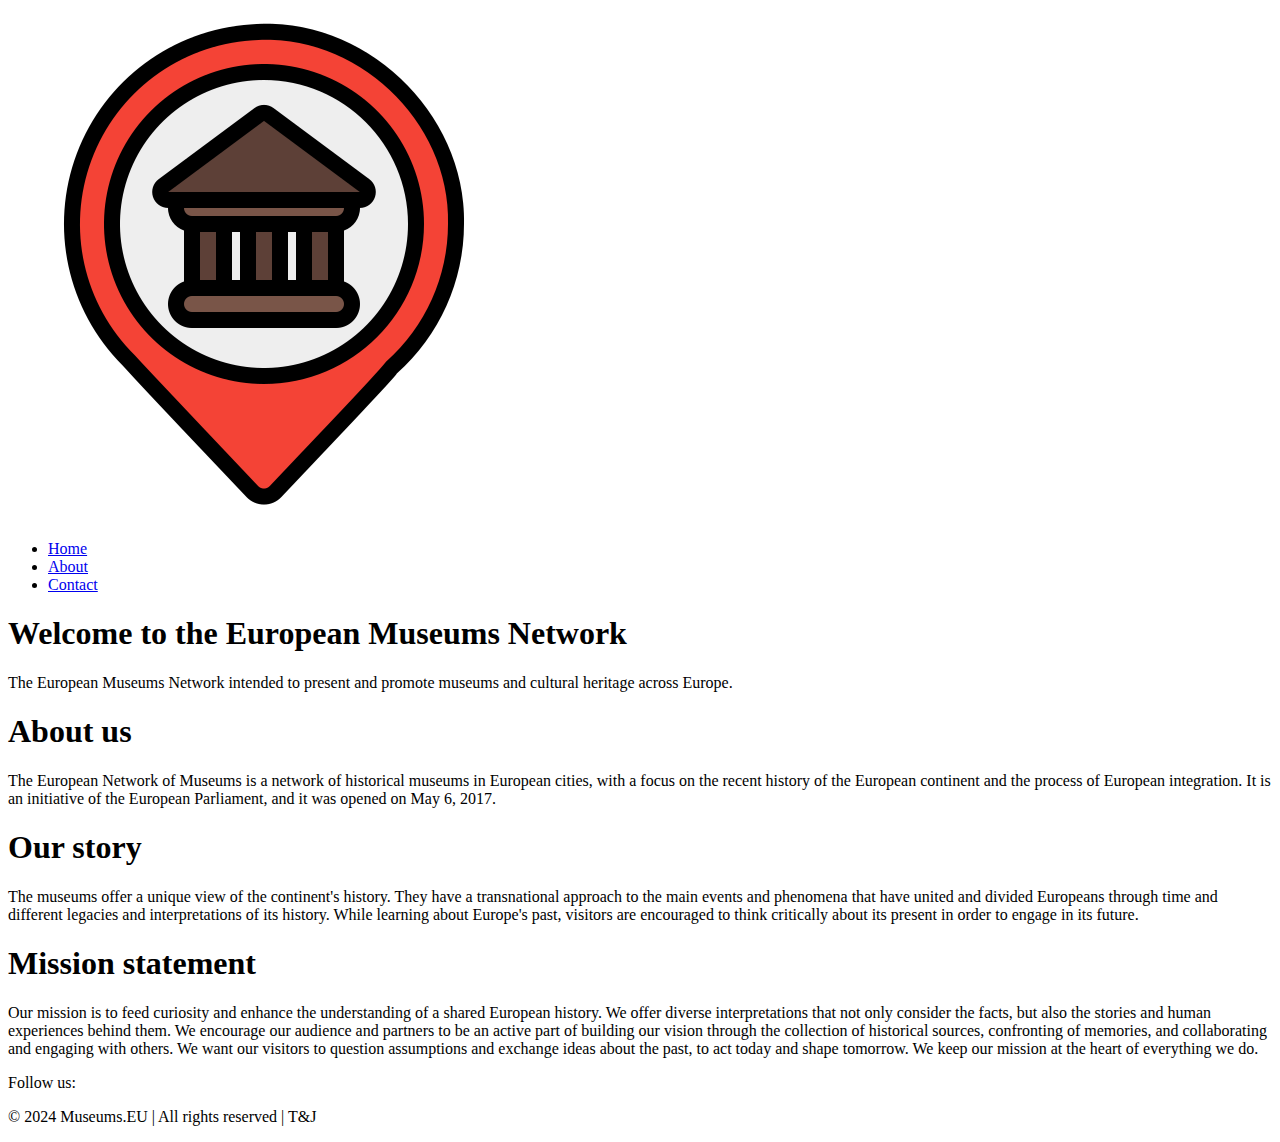
==== about.html @ abfb8768 "Add text" ====
<!DOCTYPE html>
<html lang="en">

<head>
    <meta charset="UTF-8">
    <meta name="viewport" content="width=device-width, initial-scale=1.0">
    <link rel="stylesheet" href="https://cdnjs.cloudflare.com/ajax/libs/font-awesome/6.5.1/css/all.min.css"
        integrity="sha512-DTOQO9RWCH3ppGqcWaEA1BIZOC6xxalwEsw9c2QQeAIftl+Vegovlnee1c9QX4TctnWMn13TZye+giMm8e2LwA=="
        crossorigin="anonymous" referrerpolicy="no-referrer" />
    <link rel="stylesheet" href="./style/about.css">
    <title>Museums EU</title>
</head>

<body>
    <div class="container">
        <header>
            <nav class="nav padding-nav">
                <img src="./images/logo.png" alt="Logo">
                <ul>
                    <li><a href="index.html">Home</a></li>
                    <li><a href="about.html">About</a></li>
                    <li><a href="contact.html">Contact</a></li>
                </ul>
            </nav>
            <div class="bg-image">
                <div class="absolute-content">
                    <h1>Welcome to the European Museums Network</h1>
                    <p>The European Museums Network intended to present and promote museums and cultural heritage across
                        Europe.</p>
                </div>
            </div>
        </header>

        <div class="about-main">
            <h1>About us</h1>
            <p>The European Network of Museums is a network of historical museums in European cities, with a focus on
                the recent history of the European continent and the process of European integration. It is an
                initiative of the European Parliament, and it was opened on May 6, 2017.</p>

            <h1>Our story</h1>
            <p>The museums offer a unique view of the continent's history. They have a transnational approach to the
                main events and phenomena that have united and divided Europeans through time and different legacies and
                interpretations of its history. While learning about Europe's past, visitors are encouraged to think
                critically about its present in order to engage in its future.</p>

            <h1>Mission statement</h1>
            <p>Our mission is to feed curiosity and enhance the understanding of a shared European history. We offer
                diverse interpretations that not only consider the facts, but also the stories and human experiences
                behind them. We encourage our audience and partners to be an active part of building our vision through
                the collection of historical sources, confronting of memories, and collaborating and engaging with
                others. We want our visitors to question assumptions and exchange ideas about the past, to act today and
                shape tomorrow. We keep our mission at the heart of everything we do.</p>
        </div>

        <footer>
            <div class="footer-content">
                <p>Follow us:</p>
                <div>
                    <i class="fa-brands fa-facebook"></i>
                    <i class="fa-brands fa-instagram"></i>
                    <i class="fa-brands fa-twitter"></i>
                </div>
            </div>
            <p>&copy; 2024 Museums.EU | All rights reserved | T&J</p>
        </footer>
    </div>
</body>

</html>
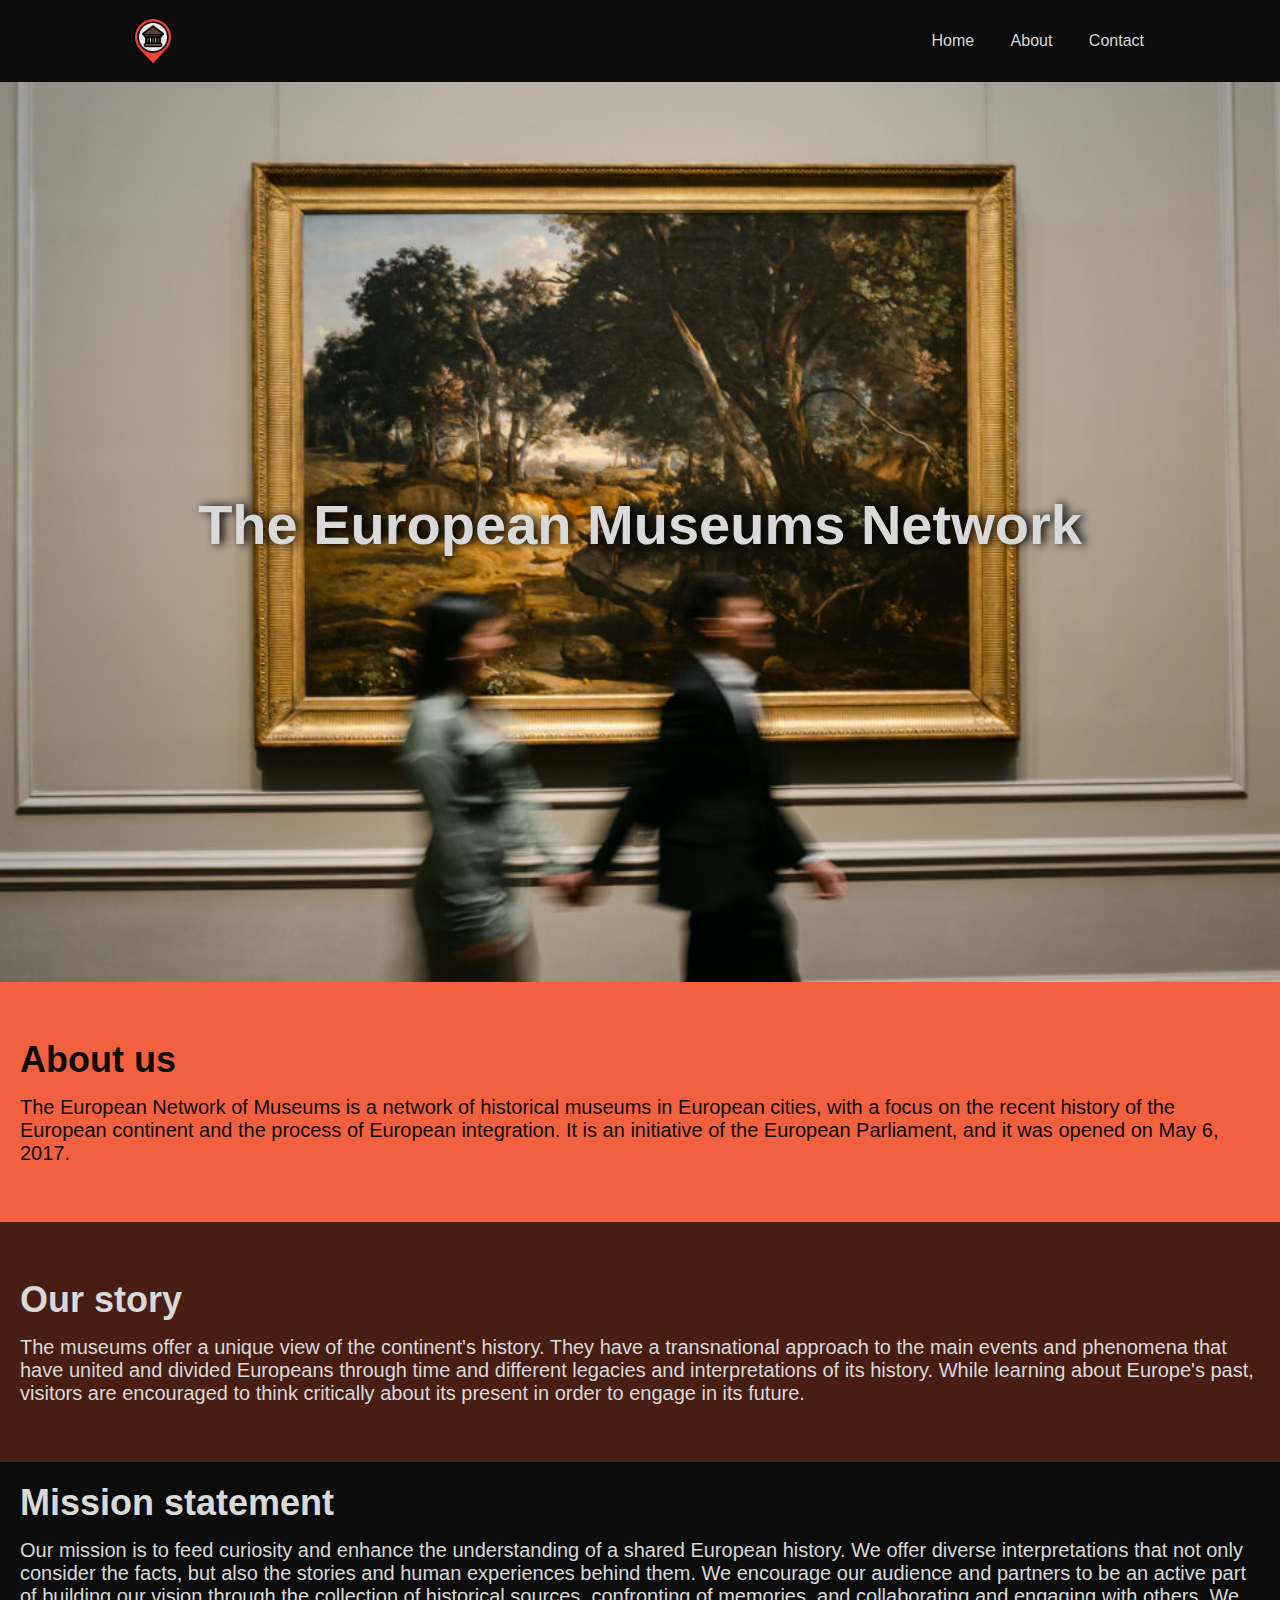
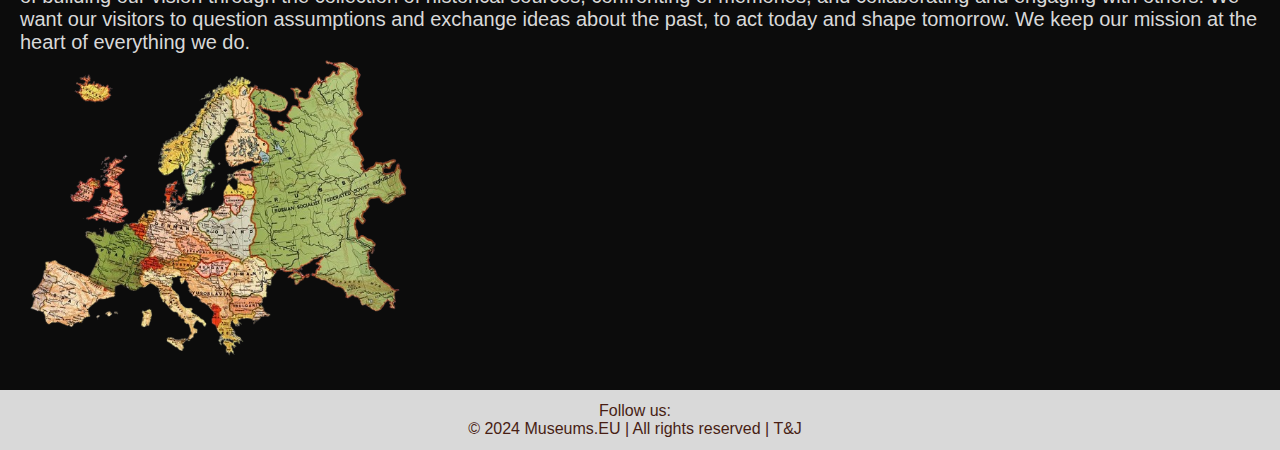
==== commit 4d818080: "Add color design" ====
--- a/about.html
+++ b/about.html
@@ -24,32 +24,41 @@
             </nav>
             <div class="bg-image">
                 <div class="absolute-content">
-                    <h1>Welcome to the European Museums Network</h1>
-                    <p>The European Museums Network intended to present and promote museums and cultural heritage across
-                        Europe.</p>
+                    <h1>The European Museums Network</h1>
                 </div>
             </div>
         </header>
 
         <div class="about-main">
-            <h1>About us</h1>
-            <p>The European Network of Museums is a network of historical museums in European cities, with a focus on
-                the recent history of the European continent and the process of European integration. It is an
-                initiative of the European Parliament, and it was opened on May 6, 2017.</p>
+            <div class="about-us-div">
+                <h1>About us</h1>
+                <p>The European Network of Museums is a network of historical museums in European cities, with a focus
+                    on
+                    the recent history of the European continent and the process of European integration. It is an
+                    initiative of the European Parliament, and it was opened on May 6, 2017.</p>
+            </div>
 
-            <h1>Our story</h1>
-            <p>The museums offer a unique view of the continent's history. They have a transnational approach to the
-                main events and phenomena that have united and divided Europeans through time and different legacies and
-                interpretations of its history. While learning about Europe's past, visitors are encouraged to think
-                critically about its present in order to engage in its future.</p>
+            <div class="story-div">
+                <h1>Our story</h1>
+                <p>The museums offer a unique view of the continent's history. They have a transnational approach to the
+                    main events and phenomena that have united and divided Europeans through time and different legacies
+                    and
+                    interpretations of its history. While learning about Europe's past, visitors are encouraged to think
+                    critically about its present in order to engage in its future.</p>
+            </div>
 
-            <h1>Mission statement</h1>
-            <p>Our mission is to feed curiosity and enhance the understanding of a shared European history. We offer
-                diverse interpretations that not only consider the facts, but also the stories and human experiences
-                behind them. We encourage our audience and partners to be an active part of building our vision through
-                the collection of historical sources, confronting of memories, and collaborating and engaging with
-                others. We want our visitors to question assumptions and exchange ideas about the past, to act today and
-                shape tomorrow. We keep our mission at the heart of everything we do.</p>
+            <div class="mission-div">
+                <h1>Mission statement</h1>
+                <p>Our mission is to feed curiosity and enhance the understanding of a shared European history. We offer
+                    diverse interpretations that not only consider the facts, but also the stories and human experiences
+                    behind them. We encourage our audience and partners to be an active part of building our vision
+                    through
+                    the collection of historical sources, confronting of memories, and collaborating and engaging with
+                    others. We want our visitors to question assumptions and exchange ideas about the past, to act today
+                    and
+                    shape tomorrow. We keep our mission at the heart of everything we do.</p>
+                <img src="./images/eu-map.png" alt="EU map">
+            </div>
         </div>
 
         <footer>
--- a/style/about.css
+++ b/style/about.css
@@ -0,0 +1,167 @@
+* {
+    padding: 0;
+    margin: 0;
+}
+
+body {
+    font-family: sans-serif;
+    color: #d9d9d9;
+    background-color: #0c0c0c;
+}
+
+a {
+    text-decoration: none;
+    color: #2769b5;
+}
+
+.padding-nav {
+    padding: 16px 10%;
+}
+
+.container .nav {
+    background-color: #0c0c0c;
+    display: flex;
+    flex-direction: row;
+    align-items: center;
+    justify-content: space-between;
+}
+
+.container .nav img {
+    height: 50px;
+}
+
+.container .nav ul {
+    list-style-type: none;
+    padding: 0;
+    margin: 0;
+}
+
+.container .nav ul li {
+    display: inline-block;
+    margin-right: 16px;
+}
+
+.container .nav ul li:last-child {
+    margin-right: 0;
+}
+
+.container .nav ul li a {
+    padding: 4px 8px;
+    color: #d9d9d9;
+}
+
+.container .nav ul li a:hover {
+    border-bottom: 1px solid #d9d9d9;
+}
+
+.bg-image {
+    height: 100vh;
+    background-image: url("../images/pic1.jpg");
+    background-repeat: no-repeat;
+    background-size: cover;
+    background-position: center;
+    color: #d9d9d9;
+    text-align: center;
+    position: relative;
+}
+
+.absolute-content {
+    position: absolute;
+    top: 50%;
+    left: 50%;
+    transform: translate(-50%, -50%);
+    width: 100%;
+}
+
+.bg-image h1 {
+    margin-top: 0;
+    margin-bottom: 1rem;
+    font-size: 56px;
+    text-shadow: black 4px 0 10px;
+}
+
+.bg-image p {
+    margin: 0;
+    text-shadow: black 4px 0 10px;
+}
+
+.about-us-div {
+    background-color: #F2613F;
+    color: #0c0c0c;
+    height: 200px;
+    justify-content: center;
+    align-content: center;
+    padding: 20px;
+}
+
+.about-us-div h1 {
+    font-size: 36px;
+    font-weight: bold;
+    padding-bottom: 15px;
+}
+
+.about-us-div p {
+    font-size: 20px;
+}
+
+.story-div {
+    background-color: #481E14;
+    color: #d9d9d9;
+    height: 200px;
+    justify-content: center;
+    align-content: center;
+    padding: 20px;
+}
+
+.story-div h1 {
+    font-size: 36px;
+    font-weight: bold;
+    padding-bottom: 15px;
+}
+
+.story-div p {
+    font-size: 20px;
+}
+
+.mission-div {
+    background-color: #0c0c0c;
+    color: #d9d9d9;
+    justify-content: center;
+    align-content: center;
+    padding: 20px;
+    position: relative;
+}
+
+.mission-div h1 {
+    font-size: 36px;
+    font-weight: bold;
+    padding-bottom: 15px;
+}
+
+.mission-div p {
+    font-size: 20px;
+}
+
+.mission-div img {
+    width: 400px;
+}
+
+footer {
+    padding: 12px 5%;
+    display: grid;
+    align-items: center;
+    justify-content: center;
+    background-color: #d9d9d9;
+    color: #481E14;
+}
+
+.footer-content {
+    display: flex;
+    justify-content: center;
+    align-items: center;
+}
+
+footer p {
+    text-align: center;
+    padding-right: 10px;
+}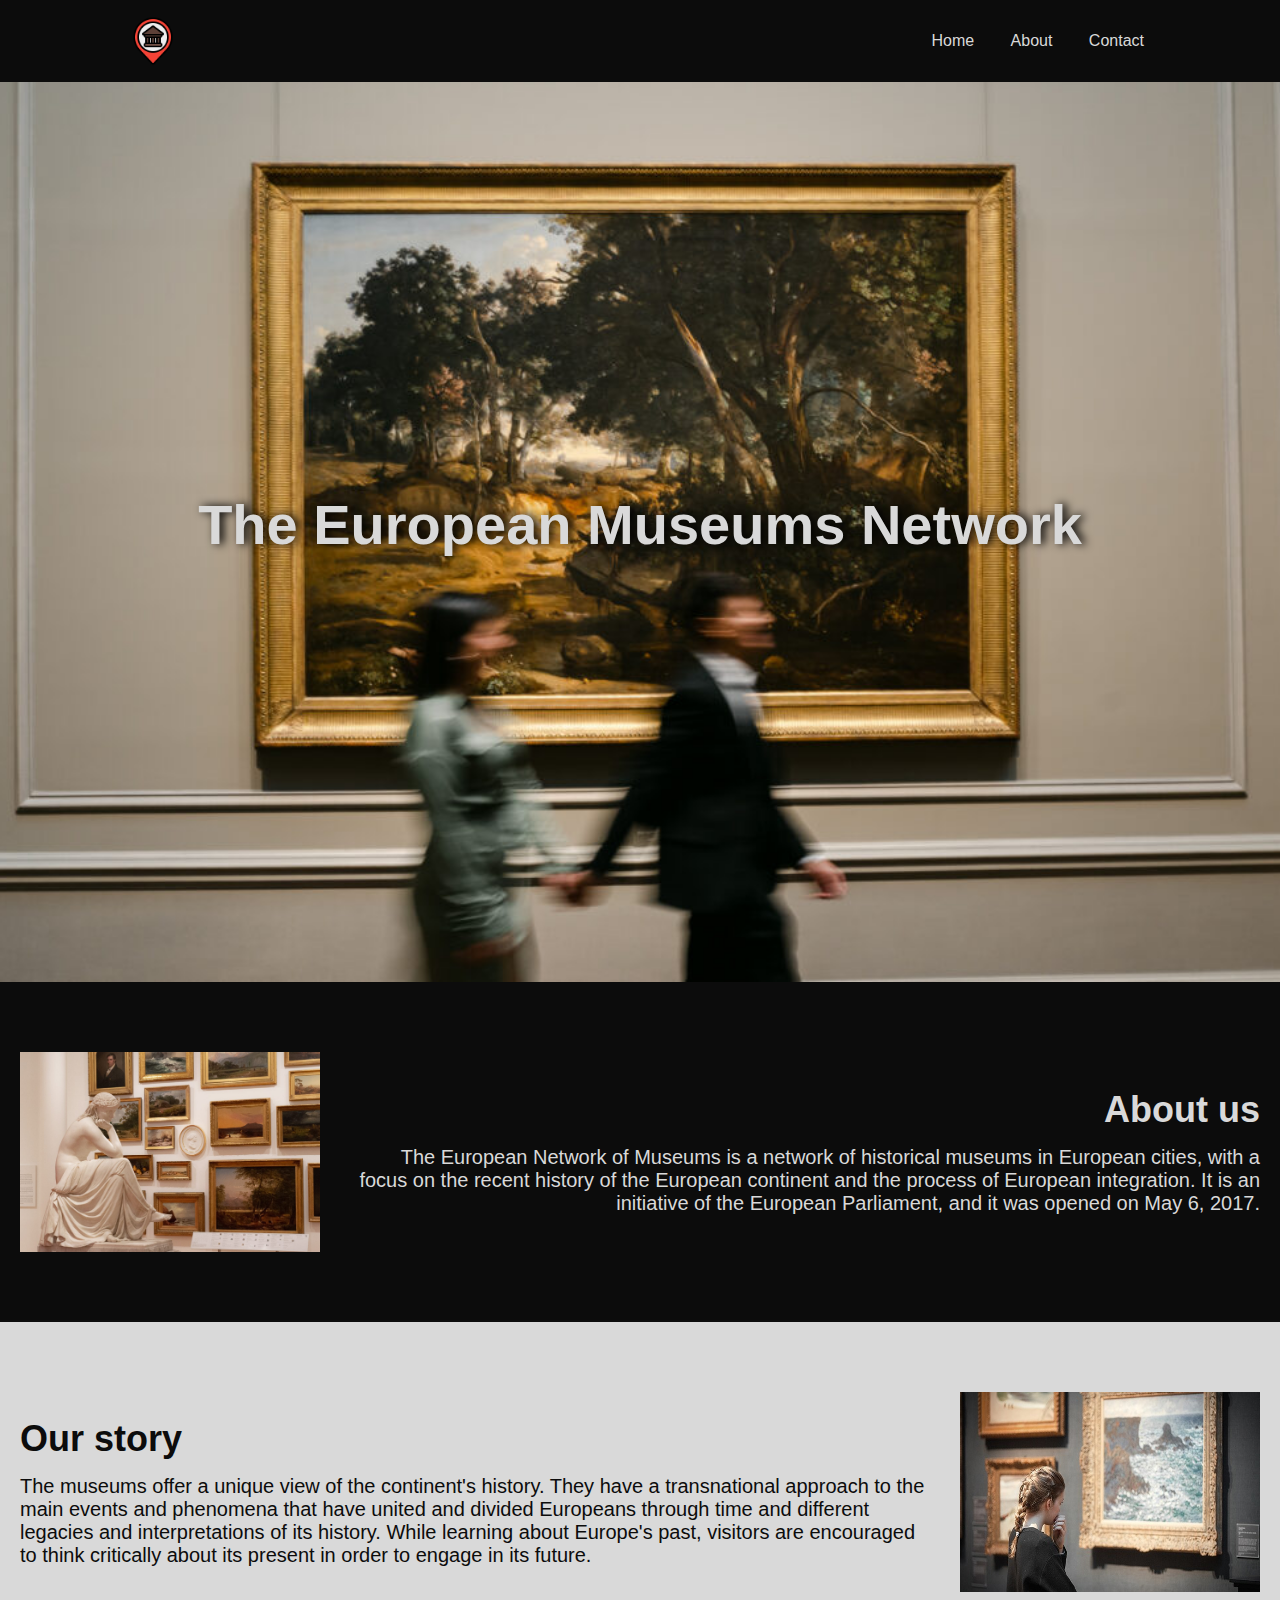
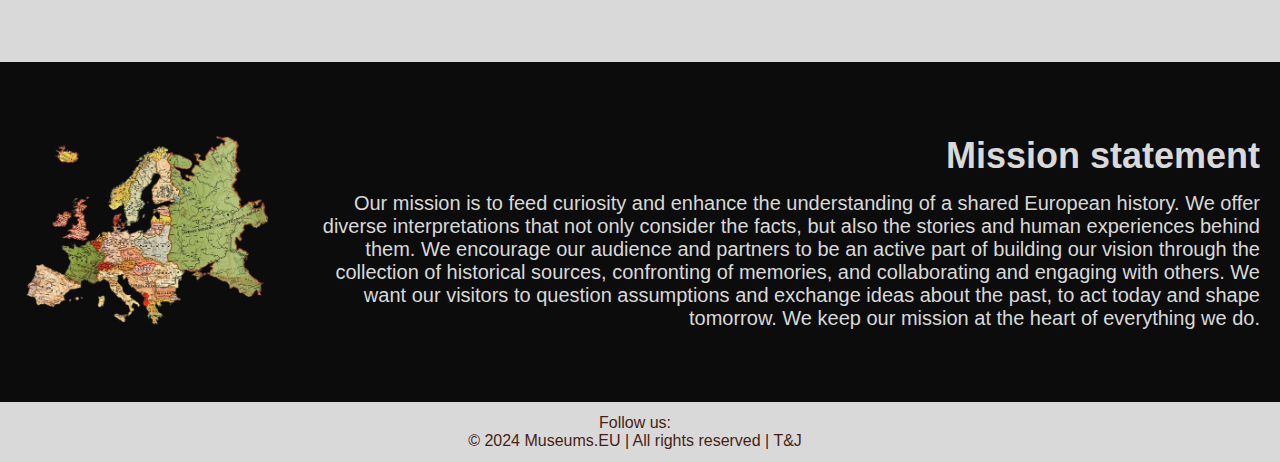
==== commit 30a4f383: "Add images and change colors" ====
--- a/about.html
+++ b/about.html
@@ -31,33 +31,49 @@
 
         <div class="about-main">
             <div class="about-us-div">
-                <h1>About us</h1>
-                <p>The European Network of Museums is a network of historical museums in European cities, with a focus
-                    on
-                    the recent history of the European continent and the process of European integration. It is an
-                    initiative of the European Parliament, and it was opened on May 6, 2017.</p>
+                <img src="./images/pic3.jpg" alt="Photo">
+                <div>
+                    <h1>About us</h1>
+                    <p>The European Network of Museums is a network of historical museums in European cities, with a
+                        focus
+                        on
+                        the recent history of the European continent and the process of European integration. It is an
+                        initiative of the European Parliament, and it was opened on May 6, 2017.</p>
+                </div>
             </div>
 
             <div class="story-div">
-                <h1>Our story</h1>
-                <p>The museums offer a unique view of the continent's history. They have a transnational approach to the
-                    main events and phenomena that have united and divided Europeans through time and different legacies
-                    and
-                    interpretations of its history. While learning about Europe's past, visitors are encouraged to think
-                    critically about its present in order to engage in its future.</p>
+                <div>
+                    <h1>Our story</h1>
+                    <p>The museums offer a unique view of the continent's history. They have a transnational approach to
+                        the
+                        main events and phenomena that have united and divided Europeans through time and different
+                        legacies
+                        and
+                        interpretations of its history. While learning about Europe's past, visitors are encouraged to
+                        think
+                        critically about its present in order to engage in its future.</p>
+                </div>
+                <img src="./images/pic6.jpg" alt="Photo">
             </div>
 
             <div class="mission-div">
-                <h1>Mission statement</h1>
-                <p>Our mission is to feed curiosity and enhance the understanding of a shared European history. We offer
-                    diverse interpretations that not only consider the facts, but also the stories and human experiences
-                    behind them. We encourage our audience and partners to be an active part of building our vision
-                    through
-                    the collection of historical sources, confronting of memories, and collaborating and engaging with
-                    others. We want our visitors to question assumptions and exchange ideas about the past, to act today
-                    and
-                    shape tomorrow. We keep our mission at the heart of everything we do.</p>
                 <img src="./images/eu-map.png" alt="EU map">
+                <div>
+                    <h1>Mission statement</h1>
+                    <p>Our mission is to feed curiosity and enhance the understanding of a shared European history. We
+                        offer
+                        diverse interpretations that not only consider the facts, but also the stories and human
+                        experiences
+                        behind them. We encourage our audience and partners to be an active part of building our vision
+                        through
+                        the collection of historical sources, confronting of memories, and collaborating and engaging
+                        with
+                        others. We want our visitors to question assumptions and exchange ideas about the past, to act
+                        today
+                        and
+                        shape tomorrow. We keep our mission at the heart of everything we do.</p>
+                </div>
             </div>
         </div>
 
--- a/style/about.css
+++ b/style/about.css
@@ -86,28 +86,44 @@
 }
 
 .about-us-div {
-    background-color: #F2613F;
-    color: #0c0c0c;
-    height: 200px;
+    display: flex;
+    flex-direction: row;
+
+    justify-content: center;
+    align-items: center;
+    gap: 30px;
+
+    background-color: #0c0c0c;
+    color: #d9d9d9;
+    height: 300px;
     justify-content: center;
     align-content: center;
     padding: 20px;
 }
 
 .about-us-div h1 {
+    text-align: right;
     font-size: 36px;
     font-weight: bold;
     padding-bottom: 15px;
 }
 
 .about-us-div p {
+    text-align: right;
     font-size: 20px;
 }
 
 .story-div {
-    background-color: #481E14;
-    color: #d9d9d9;
-    height: 200px;
+    display: flex;
+    flex-direction: row;
+
+    justify-content: center;
+    align-items: center;
+    gap: 30px;
+
+    background-color: #d9d9d9;
+    color: #0c0c0c;
+    height: 300px;
     justify-content: center;
     align-content: center;
     padding: 20px;
@@ -124,15 +140,24 @@
 }
 
 .mission-div {
+    display: flex;
+    flex-direction: row;
+
+    justify-content: center;
+    align-items: center;
+    gap: 30px;
+
     background-color: #0c0c0c;
     color: #d9d9d9;
     justify-content: center;
     align-content: center;
     padding: 20px;
     position: relative;
+    height: 300px;
 }
 
 .mission-div h1 {
+    text-align: right;
     font-size: 36px;
     font-weight: bold;
     padding-bottom: 15px;
@@ -140,10 +165,22 @@
 
 .mission-div p {
     font-size: 20px;
+    text-align: right;
+}
+
+.about-us-div img {
+    width: 300px;
+    height: 200px;
+}
+
+.story-div img {
+    width: 300px;
+    height: 200px;
 }
 
 .mission-div img {
-    width: 400px;
+    width: 300px;
+    height: 200px;
 }
 
 footer {
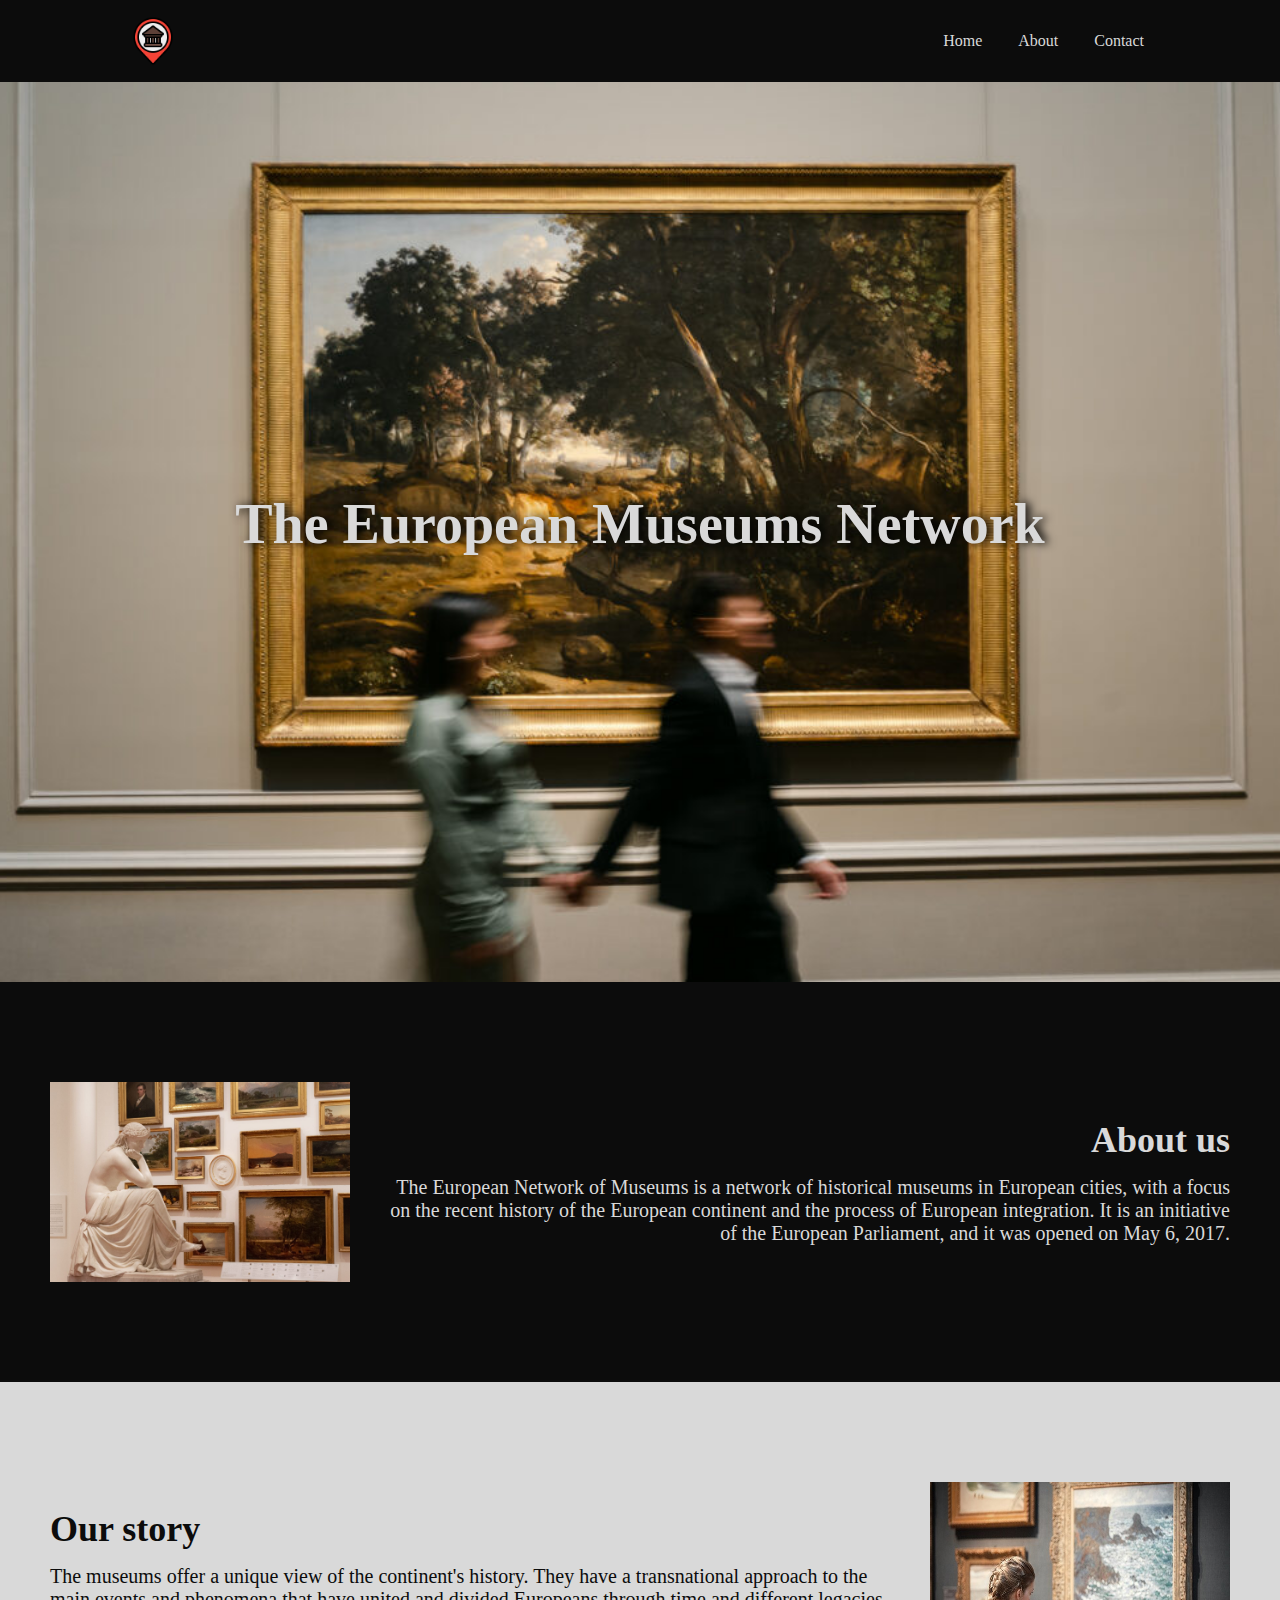
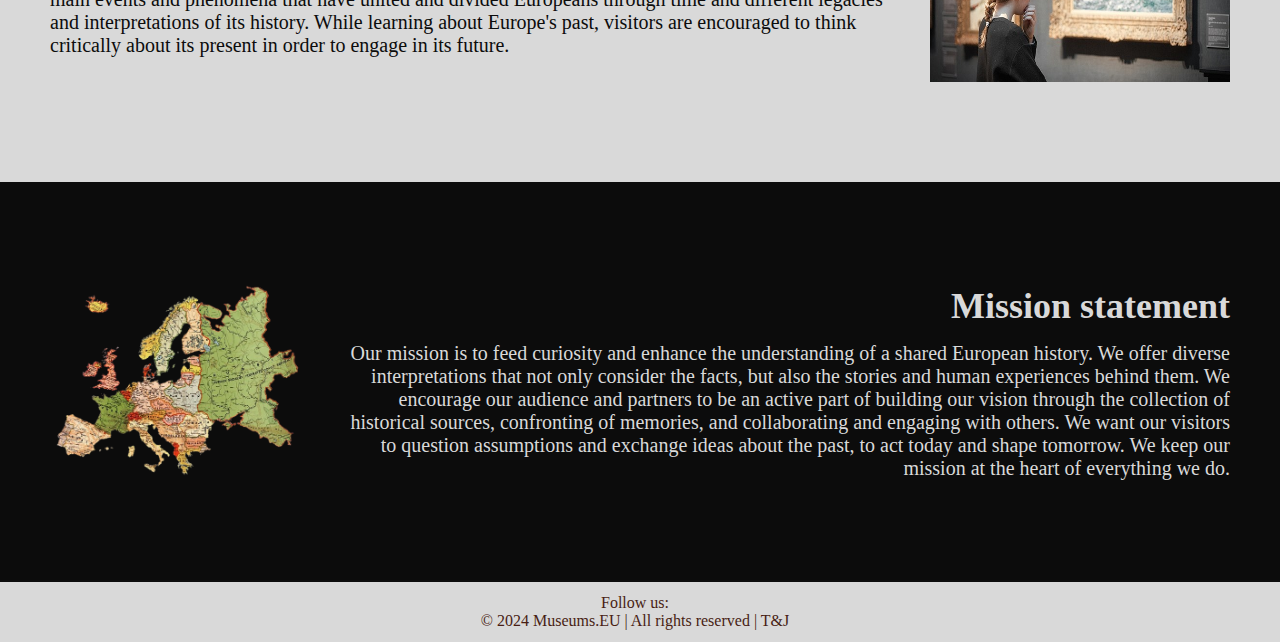
==== commit e50e6b94: "Change fonts" ====
--- a/about.html
+++ b/about.html
@@ -7,6 +7,7 @@
     <link rel="stylesheet" href="https://cdnjs.cloudflare.com/ajax/libs/font-awesome/6.5.1/css/all.min.css"
         integrity="sha512-DTOQO9RWCH3ppGqcWaEA1BIZOC6xxalwEsw9c2QQeAIftl+Vegovlnee1c9QX4TctnWMn13TZye+giMm8e2LwA=="
         crossorigin="anonymous" referrerpolicy="no-referrer" />
+    <link href="https://db.onlinewebfonts.com/c/5da49843f66caf14799662bd12aa55a2?family=Dream+Avenue" rel="stylesheet">
     <link rel="stylesheet" href="./style/about.css">
     <title>Museums EU</title>
 </head>
--- a/style/about.css
+++ b/style/about.css
@@ -4,7 +4,7 @@
 }
 
 body {
-    font-family: sans-serif;
+    font-family: 'Times New Roman', Times, serif;
     color: #d9d9d9;
     background-color: #0c0c0c;
 }
@@ -74,6 +74,7 @@
 }
 
 .bg-image h1 {
+    font-family: "Dream Avenue", "Times New Roman", Times, serif;
     margin-top: 0;
     margin-bottom: 1rem;
     font-size: 56px;
@@ -98,7 +99,7 @@
     height: 300px;
     justify-content: center;
     align-content: center;
-    padding: 20px;
+    padding: 50px;
 }
 
 .about-us-div h1 {
@@ -126,7 +127,7 @@
     height: 300px;
     justify-content: center;
     align-content: center;
-    padding: 20px;
+    padding: 50px;
 }
 
 .story-div h1 {
@@ -151,7 +152,7 @@
     color: #d9d9d9;
     justify-content: center;
     align-content: center;
-    padding: 20px;
+    padding: 50px;
     position: relative;
     height: 300px;
 }
